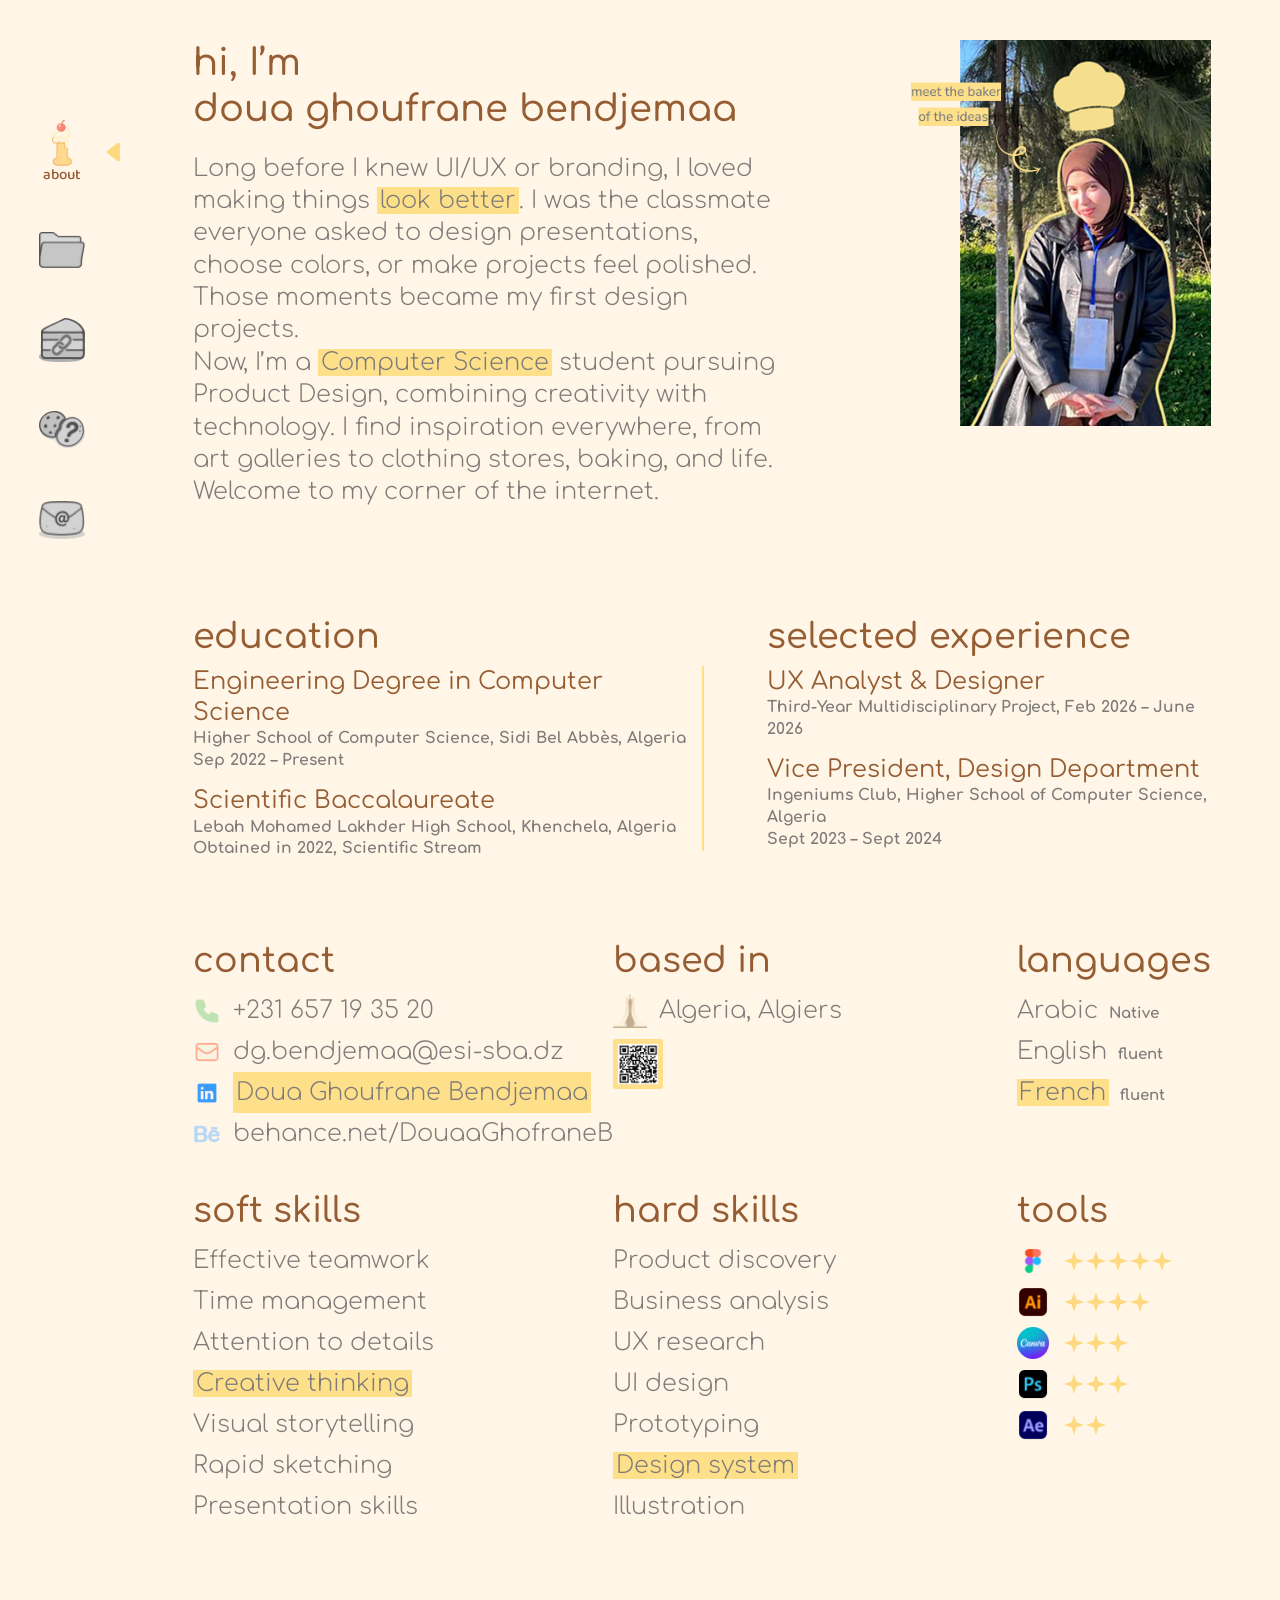
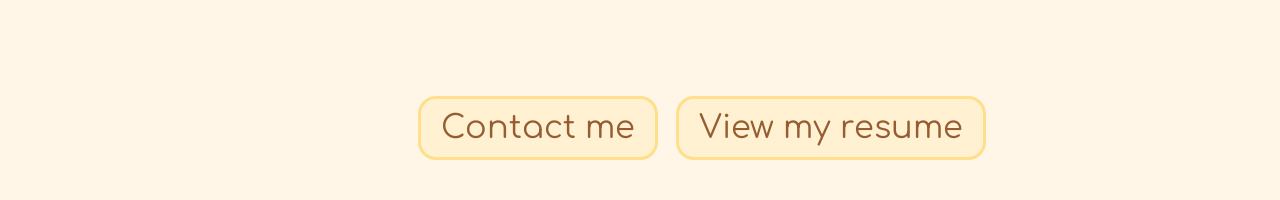
==== pages/about.html @ 01fdfd0a "build about page (html/css)" ====
<!DOCTYPE html>
<html lang="en">
<head>
  <meta charset="UTF-8">
  <meta name="viewport" content="width=device-width, initial-scale=1.0">
  <title>about | Part Folio</title>
  <link rel="preconnect" href="https://fonts.googleapis.com">
  <link rel="preconnect" href="https://fonts.gstatic.com" crossorigin>
  <link href="https://fonts.googleapis.com/css2?family=Baloo+2:wght@400;500;600;700&family=Comfortaa:wght@300..700&display=swap" rel="stylesheet">
  <!-- sidebar.css first: it defines the :root variables used by about.css -->
  <link rel="stylesheet" href="../css/sidebar.css">
  <link rel="stylesheet" href="../css/about.css">
</head>

<body>

  <!-- Sidebar: the same block is repeated on every page.
       Only aria-current="page" changes (it drives the active style). -->
  <nav class="sidebar" aria-label="Main navigation">
    <ul>
      <li>
        <a class="nav-item" href="about.html" aria-current="page" title="about">
           <img src="../assets/img/main%20page/about.png" alt="">
          <span class="nav-label">about</span>
        </a>
      </li>
      <li>
        <a class="nav-item" href="work.html" title="work">
          <img src="../assets/img/about/work_grey.png" alt="">
          <span class="nav-label">work</span>
        </a>
      </li>
      <li>
        <a class="nav-item" href="links.html" title="links">
          <img src="../assets/img/about/links_grey.png" alt="">
          <span class="nav-label">links</span>
        </a>
      </li>
      <li>
        <a class="nav-item" href="faq.html" title="faq">
          <img src="../assets/img/about/faq_grey.png" alt="">
          <span class="nav-label">faq</span>
        </a>
      </li>
      <li>
        <a class="nav-item" href="contact.html" title="contact">
          <img src="../assets/img/about/contact_grey.png" alt="">
          <span class="nav-label">contact</span>
        </a>
      </li>
    </ul>
  </nav>

  <main class="content">

    <!-- ===== Section 1: intro, education, experience ===== -->
    <section class="about-section" aria-labelledby="intro-title">

      <div class="intro">
        <div class="intro-text">
          <h1 id="intro-title">hi, I’m<br>doua ghoufrane bendjemaa</h1>
          <p>Long before I knew UI/UX or branding, I loved making things <mark>look better</mark>. I was the classmate everyone asked to design presentations, choose colors, or make projects feel polished. Those moments became my first design projects.</p>
          <p>Now, I’m a <mark>Computer Science</mark> student pursuing Product Design, combining creativity with technology. I find inspiration everywhere, from art galleries to clothing stores, baking, and life.</p>
          <p>Welcome to my corner of the internet.</p>
        </div>

        <figure class="portrait">
          <img class="portrait-photo" src="../assets/img/about/my%20photo.png" alt="">
          <img class="portrait-hat" src="../assets/img/about/chef-hat.png" alt="">
          <img class="portrait-arrow" src="../assets/img/about/arrow-portrait.png" alt="">
        </figure>
      </div>

      <div class="history">
        <section class="history-col">
          <h2>education</h2>
          <div class="entries">
            <article class="entry">
              <h3>Engineering Degree in Computer Science</h3>
              <p>Higher School of Computer Science, Sidi Bel Abbès, Algeria<br>Sep 2022 – Present</p>
            </article>
            <article class="entry">
              <h3>Scientific Baccalaureate</h3>
              <p>Lebah Mohamed Lakhder High School, Khenchela, Algeria<br>Obtained in 2022, Scientific Stream</p>
            </article>
          </div>
        </section>

        <section class="history-col history-col--divided">
          <h2>selected experience</h2>
          <div class="entries">
            <article class="entry">
              <h3>UX Analyst &amp; Designer</h3>
              <p>Third-Year Multidisciplinary Project, Feb 2026 – June 2026</p>
            </article>
            <article class="entry">
              <h3>Vice President, Design Department</h3>
              <p>Ingeniums Club, Higher School of Computer Science, Algeria<br>Sept 2023 – Sept 2024</p>
            </article>
          </div>
        </section>
      </div>
    </section>

    <!-- ===== Section 2: contact, skills, tools ===== -->
    <section class="about-section" aria-label="Contact details, skills and tools">

      <!-- One grid for all six blocks keeps the 3 columns aligned across both rows -->
      <div class="info-grid">

        <section>
          <h2>contact</h2>
          <ul class="contact-list">
            <li><img src="../assets/img/about/contact%20section/phone.png" alt=""><a href="tel:+231657193520">+231 657 19 35 20</a></li>
            <li><img src="../assets/img/about/contact%20section/mail.png" alt=""><a href="mailto:dg.bendjemaa@esi-sba.dz">dg.bendjemaa@esi-sba.dz</a></li>
            <li><img src="../assets/img/about/contact%20section/linkedin.png" alt=""><mark><a href="#" target="_blank" rel="noopener">Doua Ghoufrane Bendjemaa</a></mark></li>
            <li><img src="../assets/img/about/contact%20section/behance.png" alt=""><a href="https://www.behance.net/DouaaGhofraneB" target="_blank" rel="noopener">behance.net/DouaaGhofraneB</a></li>
          </ul>
        </section>

        <section>
          <h2>based in</h2>
          <p class="location"><img src="../assets/img/about/based%20in%20section/algiers.png" alt=""> Algeria, Algiers</p>
          <div class="qr">
            <img class="qr-arrow" src="../assets/img/about/arrow-qr.png" alt="">
            <img class="qr-code" src="../assets/img/about/based%20in%20section/QR%20code%20linkedin.png" alt="QR code linking to my LinkedIn profile">
          </div>
        </section>

        <section>
          <h2>languages</h2>
          <ul class="plain-list lang-list">
            <li>Arabic <small>Native</small></li>
            <li>English <small>fluent</small></li>
            <li><mark>French</mark> <small>fluent</small></li>
          </ul>
        </section>

        <section>
          <h2>soft skills</h2>
          <ul class="plain-list">
            <li>Effective teamwork</li>
            <li>Time management</li>
            <li>Attention to details</li>
            <li><mark>Creative thinking</mark></li>
            <li>Visual storytelling</li>
            <li>Rapid sketching</li>
            <li>Presentation skills</li>
          </ul>
        </section>

        <section>
          <h2>hard skills</h2>
          <ul class="plain-list">
            <li>Product discovery</li>
            <li>Business analysis</li>
            <li>UX research</li>
            <li>UI design</li>
            <li>Prototyping</li>
            <li><mark>Design system</mark></li>
            <li>Illustration</li>
          </ul>
        </section>

        <section>
          <h2>tools</h2>
          <!-- --n = number of sparkles drawn (see .rating in about.css) -->
          <ul class="tools-list">
            <li><img src="../assets/img/about/tools%20section/figma.png" alt="Figma"><span class="rating" style="--n: 5" role="img" aria-label="5 out of 5"></span></li>
            <li><img src="../assets/img/about/tools%20section/adobe-illustrator.png" alt="Illustrator"><span class="rating" style="--n: 4" role="img" aria-label="4 out of 5"></span></li>
            <li><img src="../assets/img/about/tools%20section/canva.png" alt="Canva"><span class="rating" style="--n: 3" role="img" aria-label="3 out of 5"></span></li>
            <li><img src="../assets/img/about/tools%20section/Ps.png" alt="Photoshop"><span class="rating" style="--n: 3" role="img" aria-label="3 out of 5"></span></li>
            <li><img src="../assets/img/about/tools%20section/adobe-after-effects.png" alt="After Effects"><span class="rating" style="--n: 2" role="img" aria-label="2 out of 5"></span></li>
          </ul>
        </section>

      </div>

      <div class="actions">
        <a class="btn" href="contact.html">Contact me</a>
        <a class="btn" href="../assets/resume.pdf" target="_blank" rel="noopener">View my resume</a>
      </div>
    </section>

  </main>

</body>
</html>
---- css/sidebar.css ----
/* ==========================================================
   sidebar.css — fixed vertical navigation
   Sizes are measured from the Figma screenshots (1280px frame)
   and are approximations: confirm them in Figma's Inspect panel.
   ========================================================== */

:root {
  --sidebar-w: 124px;   /* horizontal space reserved for the bar */
  --yellow: #ffd980;    /* pointer triangle */
  --text: #965d33;      /* label colour (same as style.css) */
}

/* ---------- The bar ----------
   position: fixed removes the element from normal flow and pins it
   to the viewport, so it stays in place while the page scrolls.
   Because it no longer takes up space, the content must reserve
   it manually (see .content in about.css).
   Pitfall: an ancestor with transform, filter, perspective,
   contain or will-change becomes the containing block of a fixed
   element, and it then scrolls with the page. Keep <body> and
   wrappers free of those properties. */
.sidebar {
  position: fixed;
  inset: 0 auto 0 0;        /* top right bottom left */
  z-index: 10;              /* always paint above positioned page content */
  width: var(--sidebar-w);
  padding-top: clamp(16px, 14vh, 120px);  /* ~14% down, but never off-screen */
  display: flex;
  justify-content: center;  /* centres the list horizontally */
  align-items: flex-start;
}

.sidebar ul {
  list-style: none;
  display: flex;
  flex-direction: column;
  align-items: center;
  gap: clamp(20px, 5.5vh, 44px);          /* shrinks on short windows */
}

/* ---------- One item ----------
   position: relative makes the item the anchor for its ::after
   pointer, which is positioned with absolute coordinates. */
.nav-item {
  position: relative;
  display: flex;
  flex-direction: column;
  align-items: center;
  gap: 2px;
  color: var(--text);
  text-decoration: none;
  font: 500 15px/1 "Baloo 2", sans-serif;
  transition: transform 0.2s ease;
}

.nav-item img {
  width: 46px;
  height: 46px;
  object-fit: contain;
  filter: grayscale(1);               /* inactive = grey */
  transition: filter 0.2s ease;
}

.nav-item:hover {
  transform: translateY(-4px);        /* same lift as the home menu */
}

.nav-item:hover img,
.nav-item[aria-current="page"] img {
  filter: none;                       /* hover / active = full colour */
}

.nav-item:focus-visible {
  outline: 3px solid var(--yellow);
  outline-offset: 6px;
  border-radius: 12px;
}

/* ---------- Label ----------
   Hidden visually on inactive items but still read by screen
   readers (the "visually hidden" pattern). It is revealed only
   on the current page, as in the design. */
.nav-label {
  position: absolute;
  width: 1px;
  height: 1px;
  margin: -1px;
  overflow: hidden;
  clip-path: inset(50%);
  white-space: nowrap;
}

.nav-item[aria-current="page"] .nav-label {
  position: static;
  width: auto;
  height: auto;
  margin: 0;
  overflow: visible;
  clip-path: none;
}

/* ---------- Active pointer ----------
   An inline SVG (as a data URI) lets us round the corners, which
   border/clip-path triangles can't do. stroke-linejoin="round"
   with a stroke the same colour as the fill softens the vertices. */
.nav-item[aria-current="page"]::after {
  content: "";
  position: absolute;
  left: calc(100% + 20px);   /* 20px right of the item's edge */
  top: 50%;
  width: 18px;
  height: 22px;
  transform: translateY(-50%);
  background: url("data:image/svg+xml,%3Csvg xmlns='http://www.w3.org/2000/svg' viewBox='0 0 16 20'%3E%3Cpath d='M12 3 3 10l9 7z' fill='%23ffd980' stroke='%23ffd980' stroke-width='3' stroke-linejoin='round'/%3E%3C/svg%3E")
    center / contain no-repeat;
}
---- css/about.css ----
/* ==========================================================
   about.css — content of the about page
   Loaded after sidebar.css, which defines --sidebar-w,
   --yellow and --text. Sizes are measured from the 1280px
   Figma frame (approximate: confirm in Figma's Inspect panel).
   ========================================================== */

* {
  box-sizing: border-box;
  margin: 0;
  padding: 0;
}

:root {
  --cream: #fff6e8;
  --ink: #7f7b78;            /* grey-brown body text */
  --highlight: #fee08b;      /* marker-pen yellow */
  --font: "Comfortaa", sans-serif;
}

body {
  background: var(--cream);
  color: var(--ink);
  font: 300 24px/1.35 var(--font);
}

a {
  color: inherit;
  text-decoration: none;
}

a:focus-visible {
  outline: 3px solid var(--yellow, #ffd980);
  outline-offset: 4px;
  border-radius: 6px;
}

/* <mark> is the semantic element for highlighted text:
   same look, but screen readers can announce it. */
mark {
  background: var(--highlight);
  color: inherit;
  padding: 0 0.12em;
}

h1, h2, h3 {
  font-family: var(--font);
  color: var(--text, #965d33);
}

h1 { font-size: 37px; font-weight: 500; line-height: 1.25; margin-bottom: 20px; }
h2 { font-size: 35px; font-weight: 500; line-height: 1.2;  margin-bottom: 8px; }

/* ---------- Layout shell ----------
   .content reserves room for the fixed sidebar (margin-left).
   Each .about-section fills one viewport; flex + space-between
   spreads its two blocks to top and bottom, as in the design. */
.content {
  margin-left: var(--sidebar-w, 124px);
  padding: 0 69px;
}

.about-section {
  min-height: 100vh;
  padding-block: 40px;
  display: flex;
  flex-direction: column;
  justify-content: space-between;
  gap: 40px;
}

/* ---------- Intro ---------- */
.intro {
  display: grid;
  grid-template-columns: 59% 300px;   /* text | photo */
  justify-content: space-between;
  align-items: start;
}

.intro-text p {
  font-size: 24px;
  line-height: 1.35;
}

.portrait {
  position: relative;   /* anchor for the three overlays below */
}

.portrait-photo {
  display: block;
  width: 100%;
  height: auto;
}

/* Overlay positions are percentages of the photo box, so they
   stay glued to the same spot when the photo scales. */
.portrait-hat   { position: absolute; left: 37%; top: 5%;  width: 29%; height: auto; }
.portrait-arrow { position: absolute; left: 14%; top: 22%; width: 18%; height: auto; }

.portrait-tag {
  position: absolute;
  left: -58px;
  top: 50px;
  display: flex;
  flex-direction: column;
  align-items: center;
  font: 400 15px/1.7 var(--font);
  color: var(--text, #965d33);
}

/* ---------- Education / experience ---------- */
.history {
  display: grid;
  grid-template-columns: 1fr 1fr;
}

.history-col--divided {
  padding-left: 65px;
}

/* The vertical rule spans only the entries, not the heading. */
.entries {
  position: relative;
}

.history-col--divided .entries::before {
  content: "";
  position: absolute;
  inset: 0 auto 0 -65px;   /* sits in the padding, left of the text */
  width: 2px;
  background: var(--highlight);
}

.entry + .entry {
  margin-top: 14px;
}

.entry h3 {
  font-size: 24px;
  font-weight: 400;
  line-height: 1.3;
}

.entry p {
  font-size: 15.5px;
  font-weight: 700;
  line-height: 1.4;
}

/* ---------- Contact / skills / tools grid ---------- */
.info-grid {
  display: grid;
  grid-template-columns: 487fr 471fr 220fr;   /* ratios from the design */
  row-gap: 36px;
}

ul {
  list-style: none;
}

.contact-list li,
.location {
  display: flex;
  align-items: center;
  gap: 12px;
  line-height: 41px;
}

.contact-list img { width: 28px; height: 28px; object-fit: contain; }
.location img     { height: 34px; width: auto; }

.qr {
  position: relative;
  width: fit-content;
  margin-top: 8px;
}

.qr-code {
  display: block;
  width: 50px;
  padding: 3px;
  background: var(--highlight);
  border-radius: 3px;
}

.qr-arrow {
  position: absolute;
  right: calc(100% + 8px);
  top: 55%;
  width: 60px;
  height: auto;
}

.plain-list li {
  line-height: 41px;
}

.lang-list small {
  margin-left: 4px;
  font: 700 15px var(--font);
}

.tools-list li {
  display: flex;
  align-items: center;
  gap: 14px;
  height: 41px;
}

.tools-list img {
  width: 32px;
  height: 32px;
  object-fit: contain;
}

/* Rating: the width is (number of stars × star size), so one
   custom property (--n) controls how many sparkles repeat-x
   draws. No image file is needed: the star is an inline SVG. */
.rating {
  display: block;
  height: 22px;
  width: calc(var(--n) * 22px);
  background: url("data:image/svg+xml,%3Csvg xmlns='http://www.w3.org/2000/svg' viewBox='0 0 24 24'%3E%3Cpath fill='%23ffd980' d='M12 1l2.6 8.4L23 12l-8.4 2.6L12 23l-2.6-8.4L1 12l8.4-2.6z'/%3E%3C/svg%3E")
    0 center / 22px 22px repeat-x;
}

/* ---------- Buttons ---------- */
.actions {
  display: flex;
  justify-content: center;
  flex-wrap: wrap;
  gap: 18px;
}

.btn {
  padding: 10px 20px;
  font: 400 32px/1.2 var(--font);
  color: var(--text, #965d33);
  background: #fff1d2;
  border: 3px solid var(--highlight);
  border-radius: 18px;
  transition: transform 0.2s ease, background-color 0.2s ease;
}

.btn:hover {
  transform: translateY(-4px);
  background: var(--highlight);
}

/* ---------- Narrow screens ---------- */
@media (max-width: 900px) {
  .intro,
  .history,
  .info-grid {
    grid-template-columns: 1fr;
    gap: 32px;
  }

  .portrait {
    width: min(100%, 300px);
    margin-left: 60px;      /* room for the overhanging tag */
  }

  .history-col--divided { padding-left: 0; }
  .history-col--divided .entries::before { display: none; }

  .qr-arrow { display: none; }
}

@media (max-width: 700px) {
  :root { --sidebar-w: 72px; }   /* overrides sidebar.css (loaded earlier) */

  .content { padding: 0 20px 0 16px; }

  h1 { font-size: 28px; }
  h2 { font-size: 26px; }
  .intro-text p,
  .entry h3,
  .plain-list li,
  .contact-list li { font-size: 18px; }
  .btn { font-size: 22px; }
}

@media (prefers-reduced-motion: reduce) {
  .btn { transition: none; }
}
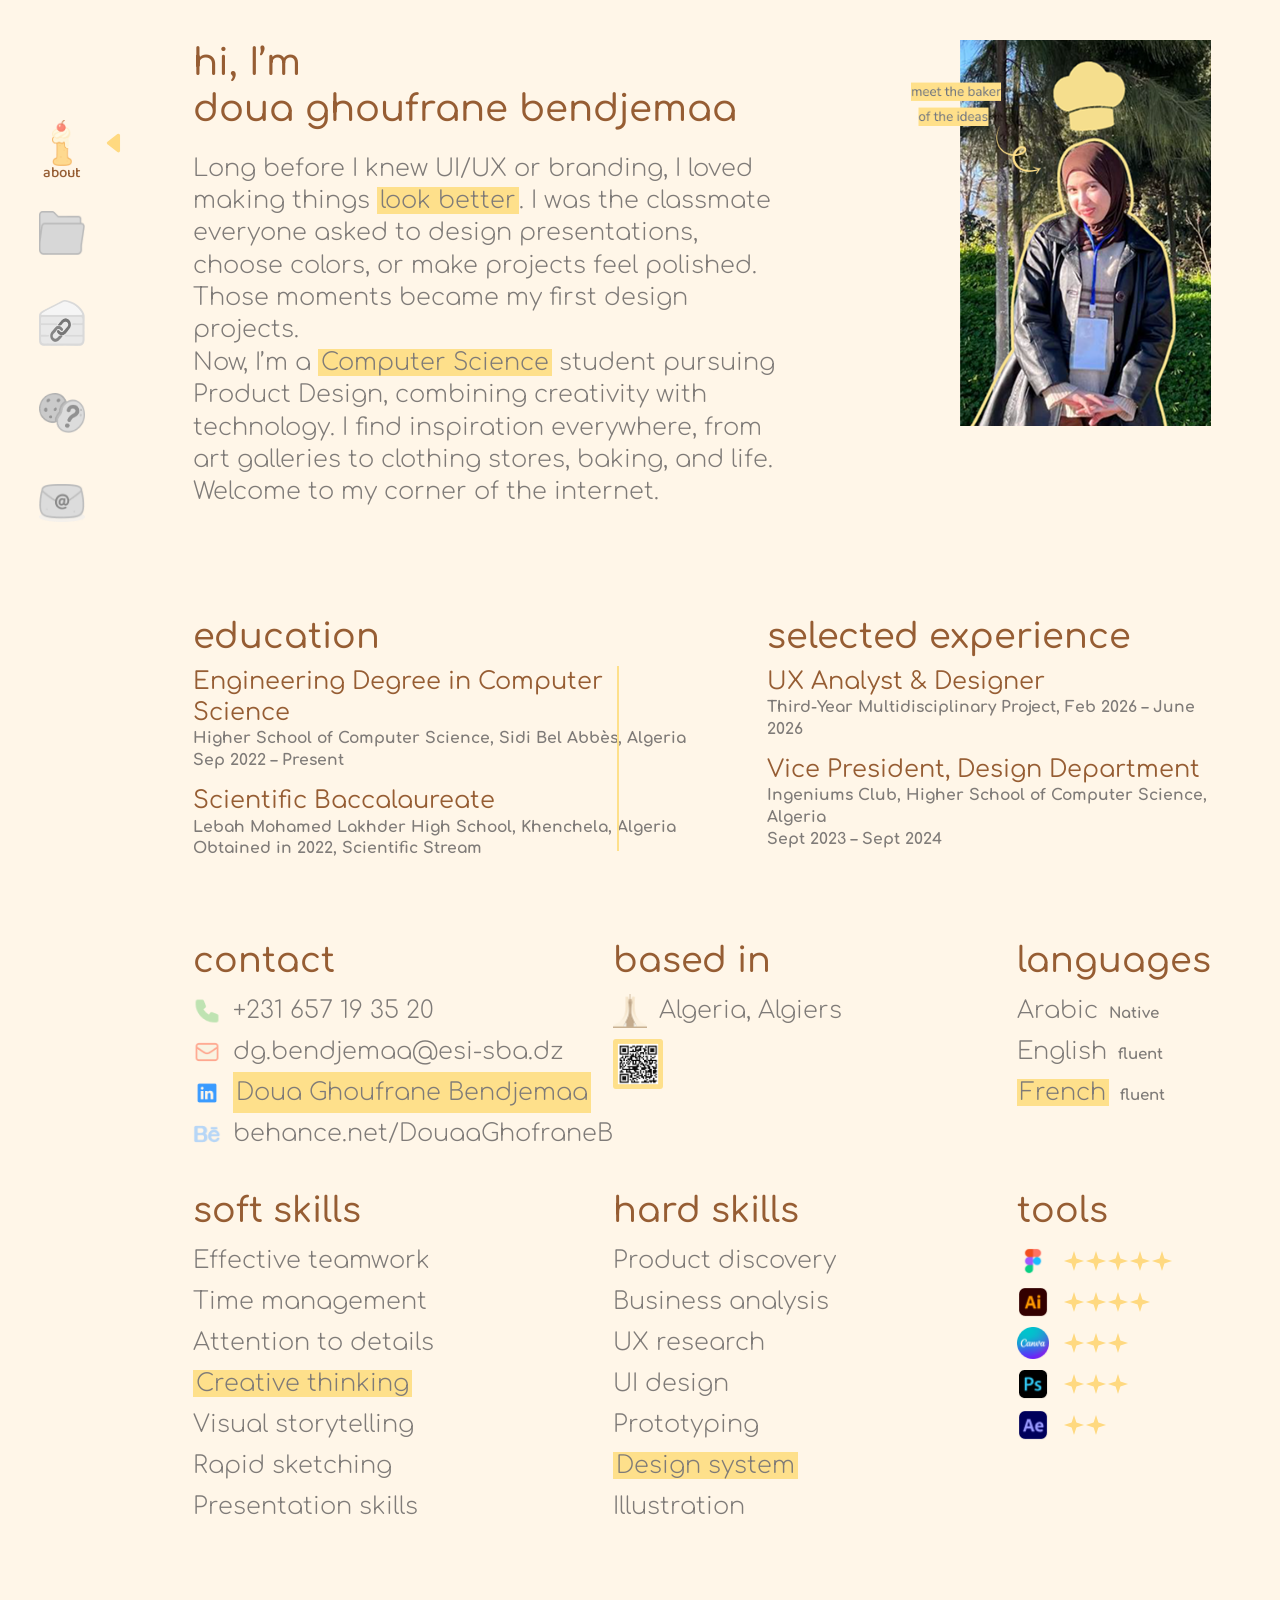
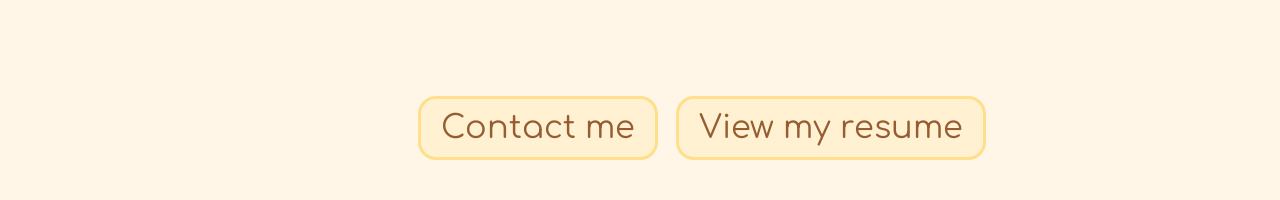
==== commit 02f7f07f: "fix sidebar of first page" ====
--- a/pages/about.html
+++ b/pages/about.html
@@ -1,188 +1,506 @@
 <!DOCTYPE html>
+
 <html lang="en">
+
 <head>
   <meta charset="UTF-8">
   <meta name="viewport" content="width=device-width, initial-scale=1.0">
+
   <title>about | Part Folio</title>
+
   <link rel="preconnect" href="https://fonts.googleapis.com">
   <link rel="preconnect" href="https://fonts.gstatic.com" crossorigin>
-  <link href="https://fonts.googleapis.com/css2?family=Baloo+2:wght@400;500;600;700&family=Comfortaa:wght@300..700&display=swap" rel="stylesheet">
-  <!-- sidebar.css first: it defines the :root variables used by about.css -->
+
+  <link
+    href="https://fonts.googleapis.com/css2?family=Baloo+2:wght@400;500;600;700&family=Comfortaa:wght@300..700&display=swap"
+    rel="stylesheet"
+  >
+
+  <!-- Sidebar first so its variables are available to about.css -->
+
   <link rel="stylesheet" href="../css/sidebar.css">
   <link rel="stylesheet" href="../css/about.css">
 </head>
 
 <body>
 
-  <!-- Sidebar: the same block is repeated on every page.
-       Only aria-current="page" changes (it drives the active style). -->
+  <!-- Sidebar: same markup and assets as the other pages -->
+
   <nav class="sidebar" aria-label="Main navigation">
-    <ul>
-      <li>
-        <a class="nav-item" href="about.html" aria-current="page" title="about">
-           <img src="../assets/img/main%20page/about.png" alt="">
-          <span class="nav-label">about</span>
-        </a>
-      </li>
-      <li>
-        <a class="nav-item" href="work.html" title="work">
-          <img src="../assets/img/about/work_grey.png" alt="">
-          <span class="nav-label">work</span>
-        </a>
-      </li>
-      <li>
-        <a class="nav-item" href="links.html" title="links">
-          <img src="../assets/img/about/links_grey.png" alt="">
-          <span class="nav-label">links</span>
-        </a>
-      </li>
-      <li>
-        <a class="nav-item" href="faq.html" title="faq">
-          <img src="../assets/img/about/faq_grey.png" alt="">
-          <span class="nav-label">faq</span>
-        </a>
-      </li>
-      <li>
-        <a class="nav-item" href="contact.html" title="contact">
-          <img src="../assets/img/about/contact_grey.png" alt="">
-          <span class="nav-label">contact</span>
-        </a>
-      </li>
-    </ul>
+
+
+<ul>
+
+  <li>
+    <a
+      class="nav-item"
+      href="about.html"
+      aria-current="page"
+      title="about"
+    >
+      <img
+        src="../assets/img/main%20page/about.png"
+        alt=""
+      >
+      <span class="nav-label">about</span>
+    </a>
+  </li>
+
+  <li>
+    <a
+      class="nav-item"
+      href="work.html"
+      title="work"
+    >
+      <img
+        src="../assets/img/main%20page/work.png"
+        alt=""
+      >
+      <span class="nav-label">work</span>
+    </a>
+  </li>
+
+  <li>
+    <a
+      class="nav-item"
+      href="links.html"
+      title="links"
+    >
+      <img
+        src="../assets/img/main%20page/links.png"
+        alt=""
+      >
+      <span class="nav-label">links</span>
+    </a>
+  </li>
+
+  <li>
+    <a
+      class="nav-item"
+      href="faq.html"
+      title="faq"
+    >
+      <img
+        src="../assets/img/main%20page/faq.png"
+        alt=""
+      >
+      <span class="nav-label">faq</span>
+    </a>
+  </li>
+
+  <li>
+    <a
+      class="nav-item"
+      href="contact.html"
+      title="contact"
+    >
+      <img
+        src="../assets/img/main%20page/contact.png"
+        alt=""
+      >
+      <span class="nav-label">contact</span>
+    </a>
+  </li>
+
+</ul>
+
   </nav>
 
   <main class="content">
 
-    <!-- ===== Section 1: intro, education, experience ===== -->
-    <section class="about-section" aria-labelledby="intro-title">
-
-      <div class="intro">
-        <div class="intro-text">
-          <h1 id="intro-title">hi, I’m<br>doua ghoufrane bendjemaa</h1>
-          <p>Long before I knew UI/UX or branding, I loved making things <mark>look better</mark>. I was the classmate everyone asked to design presentations, choose colors, or make projects feel polished. Those moments became my first design projects.</p>
-          <p>Now, I’m a <mark>Computer Science</mark> student pursuing Product Design, combining creativity with technology. I find inspiration everywhere, from art galleries to clothing stores, baking, and life.</p>
-          <p>Welcome to my corner of the internet.</p>
-        </div>
-
-        <figure class="portrait">
-          <img class="portrait-photo" src="../assets/img/about/my%20photo.png" alt="">
-          <img class="portrait-hat" src="../assets/img/about/chef-hat.png" alt="">
-          <img class="portrait-arrow" src="../assets/img/about/arrow-portrait.png" alt="">
-        </figure>
+
+<!-- ===== Section 1: intro, education, experience ===== -->
+
+<section class="about-section" aria-labelledby="intro-title">
+
+  <div class="intro">
+
+    <div class="intro-text">
+
+      <h1 id="intro-title">
+        hi, I’m<br>
+        doua ghoufrane bendjemaa
+      </h1>
+
+      <p>
+        Long before I knew UI/UX or branding, I loved making things
+        <mark>look better</mark>. I was the classmate everyone asked to
+        design presentations, choose colors, or make projects feel
+        polished. Those moments became my first design projects.
+      </p>
+
+      <p>
+        Now, I’m a <mark>Computer Science</mark> student pursuing Product
+        Design, combining creativity with technology. I find inspiration
+        everywhere, from art galleries to clothing stores, baking, and life.
+      </p>
+
+      <p>
+        Welcome to my corner of the internet.
+      </p>
+
+    </div>
+
+    <figure class="portrait">
+
+      <img
+        class="portrait-photo"
+        src="../assets/img/about/my%20photo.png"
+        alt=""
+      >
+
+      <img
+        class="portrait-hat"
+        src="../assets/img/about/chef-hat.png"
+        alt=""
+      >
+
+      <img
+        class="portrait-arrow"
+        src="../assets/img/about/arrow-portrait.png"
+        alt=""
+      >
+
+    </figure>
+
+  </div>
+
+  <div class="history">
+
+    <section class="history-col">
+
+      <h2>education</h2>
+
+      <div class="entries">
+
+        <article class="entry">
+
+          <h3>Engineering Degree in Computer Science</h3>
+
+          <p>
+            Higher School of Computer Science, Sidi Bel Abbès, Algeria<br>
+            Sep 2022 – Present
+          </p>
+
+        </article>
+
+        <article class="entry">
+
+          <h3>Scientific Baccalaureate</h3>
+
+          <p>
+            Lebah Mohamed Lakhder High School, Khenchela, Algeria<br>
+            Obtained in 2022, Scientific Stream
+          </p>
+
+        </article>
+
       </div>
 
-      <div class="history">
-        <section class="history-col">
-          <h2>education</h2>
-          <div class="entries">
-            <article class="entry">
-              <h3>Engineering Degree in Computer Science</h3>
-              <p>Higher School of Computer Science, Sidi Bel Abbès, Algeria<br>Sep 2022 – Present</p>
-            </article>
-            <article class="entry">
-              <h3>Scientific Baccalaureate</h3>
-              <p>Lebah Mohamed Lakhder High School, Khenchela, Algeria<br>Obtained in 2022, Scientific Stream</p>
-            </article>
-          </div>
-        </section>
-
-        <section class="history-col history-col--divided">
-          <h2>selected experience</h2>
-          <div class="entries">
-            <article class="entry">
-              <h3>UX Analyst &amp; Designer</h3>
-              <p>Third-Year Multidisciplinary Project, Feb 2026 – June 2026</p>
-            </article>
-            <article class="entry">
-              <h3>Vice President, Design Department</h3>
-              <p>Ingeniums Club, Higher School of Computer Science, Algeria<br>Sept 2023 – Sept 2024</p>
-            </article>
-          </div>
-        </section>
+    </section>
+
+    <section class="history-col history-col--divided">
+
+      <h2>selected experience</h2>
+
+      <div class="entries">
+
+        <article class="entry">
+
+          <h3>UX Analyst &amp; Designer</h3>
+
+          <p>
+            Third-Year Multidisciplinary Project, Feb 2026 – June 2026
+          </p>
+
+        </article>
+
+        <article class="entry">
+
+          <h3>Vice President, Design Department</h3>
+
+          <p>
+            Ingeniums Club, Higher School of Computer Science, Algeria<br>
+            Sept 2023 – Sept 2024
+          </p>
+
+        </article>
+
       </div>
-    </section>
-
-    <!-- ===== Section 2: contact, skills, tools ===== -->
-    <section class="about-section" aria-label="Contact details, skills and tools">
-
-      <!-- One grid for all six blocks keeps the 3 columns aligned across both rows -->
-      <div class="info-grid">
-
-        <section>
-          <h2>contact</h2>
-          <ul class="contact-list">
-            <li><img src="../assets/img/about/contact%20section/phone.png" alt=""><a href="tel:+231657193520">+231 657 19 35 20</a></li>
-            <li><img src="../assets/img/about/contact%20section/mail.png" alt=""><a href="mailto:dg.bendjemaa@esi-sba.dz">dg.bendjemaa@esi-sba.dz</a></li>
-            <li><img src="../assets/img/about/contact%20section/linkedin.png" alt=""><mark><a href="#" target="_blank" rel="noopener">Doua Ghoufrane Bendjemaa</a></mark></li>
-            <li><img src="../assets/img/about/contact%20section/behance.png" alt=""><a href="https://www.behance.net/DouaaGhofraneB" target="_blank" rel="noopener">behance.net/DouaaGhofraneB</a></li>
-          </ul>
-        </section>
-
-        <section>
-          <h2>based in</h2>
-          <p class="location"><img src="../assets/img/about/based%20in%20section/algiers.png" alt=""> Algeria, Algiers</p>
-          <div class="qr">
-            <img class="qr-arrow" src="../assets/img/about/arrow-qr.png" alt="">
-            <img class="qr-code" src="../assets/img/about/based%20in%20section/QR%20code%20linkedin.png" alt="QR code linking to my LinkedIn profile">
-          </div>
-        </section>
-
-        <section>
-          <h2>languages</h2>
-          <ul class="plain-list lang-list">
-            <li>Arabic <small>Native</small></li>
-            <li>English <small>fluent</small></li>
-            <li><mark>French</mark> <small>fluent</small></li>
-          </ul>
-        </section>
-
-        <section>
-          <h2>soft skills</h2>
-          <ul class="plain-list">
-            <li>Effective teamwork</li>
-            <li>Time management</li>
-            <li>Attention to details</li>
-            <li><mark>Creative thinking</mark></li>
-            <li>Visual storytelling</li>
-            <li>Rapid sketching</li>
-            <li>Presentation skills</li>
-          </ul>
-        </section>
-
-        <section>
-          <h2>hard skills</h2>
-          <ul class="plain-list">
-            <li>Product discovery</li>
-            <li>Business analysis</li>
-            <li>UX research</li>
-            <li>UI design</li>
-            <li>Prototyping</li>
-            <li><mark>Design system</mark></li>
-            <li>Illustration</li>
-          </ul>
-        </section>
-
-        <section>
-          <h2>tools</h2>
-          <!-- --n = number of sparkles drawn (see .rating in about.css) -->
-          <ul class="tools-list">
-            <li><img src="../assets/img/about/tools%20section/figma.png" alt="Figma"><span class="rating" style="--n: 5" role="img" aria-label="5 out of 5"></span></li>
-            <li><img src="../assets/img/about/tools%20section/adobe-illustrator.png" alt="Illustrator"><span class="rating" style="--n: 4" role="img" aria-label="4 out of 5"></span></li>
-            <li><img src="../assets/img/about/tools%20section/canva.png" alt="Canva"><span class="rating" style="--n: 3" role="img" aria-label="3 out of 5"></span></li>
-            <li><img src="../assets/img/about/tools%20section/Ps.png" alt="Photoshop"><span class="rating" style="--n: 3" role="img" aria-label="3 out of 5"></span></li>
-            <li><img src="../assets/img/about/tools%20section/adobe-after-effects.png" alt="After Effects"><span class="rating" style="--n: 2" role="img" aria-label="2 out of 5"></span></li>
-          </ul>
-        </section>
+
+    </section>
+
+  </div>
+
+</section>
+
+
+<!-- ===== Section 2: contact, skills, tools ===== -->
+
+<section
+  class="about-section"
+  aria-label="Contact details, skills and tools"
+>
+
+  <!-- One grid for all six blocks keeps the 3 columns aligned across both rows -->
+
+  <div class="info-grid">
+
+    <section>
+
+      <h2>contact</h2>
+
+      <ul class="contact-list">
+
+        <li>
+          <img
+            src="../assets/img/about/contact%20section/phone.png"
+            alt=""
+          >
+          <a href="tel:+231657193520">
+            +231 657 19 35 20
+          </a>
+        </li>
+
+        <li>
+          <img
+            src="../assets/img/about/contact%20section/mail.png"
+            alt=""
+          >
+          <a href="mailto:dg.bendjemaa@esi-sba.dz">
+            dg.bendjemaa@esi-sba.dz
+          </a>
+        </li>
+
+        <li>
+          <img
+            src="../assets/img/about/contact%20section/linkedin.png"
+            alt=""
+          >
+          <mark>
+            <a
+              href="#"
+              target="_blank"
+              rel="noopener"
+            >
+              Doua Ghoufrane Bendjemaa
+            </a>
+          </mark>
+        </li>
+
+        <li>
+          <img
+            src="../assets/img/about/contact%20section/behance.png"
+            alt=""
+          >
+          <a
+            href="https://www.behance.net/DouaaGhofraneB"
+            target="_blank"
+            rel="noopener"
+          >
+            behance.net/DouaaGhofraneB
+          </a>
+        </li>
+
+      </ul>
+
+    </section>
+
+
+    <section>
+
+      <h2>based in</h2>
+
+      <p class="location">
+        <img
+          src="../assets/img/about/based%20in%20section/algiers.png"
+          alt=""
+        >
+        Algeria, Algiers
+      </p>
+
+      <div class="qr">
+
+        <img
+          class="qr-arrow"
+          src="../assets/img/about/arrow-qr.png"
+          alt=""
+        >
+
+        <img
+          class="qr-code"
+          src="../assets/img/about/based%20in%20section/QR%20code%20linkedin.png"
+          alt="QR code linking to my LinkedIn profile"
+        >
 
       </div>
 
-      <div class="actions">
-        <a class="btn" href="contact.html">Contact me</a>
-        <a class="btn" href="../assets/resume.pdf" target="_blank" rel="noopener">View my resume</a>
-      </div>
-    </section>
+    </section>
+
+
+    <section>
+
+      <h2>languages</h2>
+
+      <ul class="plain-list lang-list">
+
+        <li>
+          Arabic <small>Native</small>
+        </li>
+
+        <li>
+          English <small>fluent</small>
+        </li>
+
+        <li>
+          <mark>French</mark> <small>fluent</small>
+        </li>
+
+      </ul>
+
+    </section>
+
+
+    <section>
+
+      <h2>soft skills</h2>
+
+      <ul class="plain-list">
+
+        <li>Effective teamwork</li>
+        <li>Time management</li>
+        <li>Attention to details</li>
+        <li><mark>Creative thinking</mark></li>
+        <li>Visual storytelling</li>
+        <li>Rapid sketching</li>
+        <li>Presentation skills</li>
+
+      </ul>
+
+    </section>
+
+
+    <section>
+
+      <h2>hard skills</h2>
+
+      <ul class="plain-list">
+
+        <li>Product discovery</li>
+        <li>Business analysis</li>
+        <li>UX research</li>
+        <li>UI design</li>
+        <li>Prototyping</li>
+        <li><mark>Design system</mark></li>
+        <li>Illustration</li>
+
+      </ul>
+
+    </section>
+
+
+    <section>
+
+      <h2>tools</h2>
+
+      <!-- --n = number of sparkles -->
+
+      <ul class="tools-list">
+
+        <li>
+          <img
+            src="../assets/img/about/tools%20section/figma.png"
+            alt="Figma"
+          >
+          <span
+            class="rating"
+            style="--n: 5"
+            role="img"
+            aria-label="5 out of 5"
+          ></span>
+        </li>
+
+        <li>
+          <img
+            src="../assets/img/about/tools%20section/adobe-illustrator.png"
+            alt="Illustrator"
+          >
+          <span
+            class="rating"
+            style="--n: 4"
+            role="img"
+            aria-label="4 out of 5"
+          ></span>
+        </li>
+
+        <li>
+          <img
+            src="../assets/img/about/tools%20section/canva.png"
+            alt="Canva"
+          >
+          <span
+            class="rating"
+            style="--n: 3"
+            role="img"
+            aria-label="3 out of 5"
+          ></span>
+        </li>
+
+        <li>
+          <img
+            src="../assets/img/about/tools%20section/Ps.png"
+            alt="Photoshop"
+          >
+          <span
+            class="rating"
+            style="--n: 3"
+            role="img"
+            aria-label="3 out of 5"
+          ></span>
+        </li>
+
+        <li>
+          <img
+            src="../assets/img/about/tools%20section/adobe-after-effects.png"
+            alt="After Effects"
+          >
+          <span
+            class="rating"
+            style="--n: 2"
+            role="img"
+            aria-label="2 out of 5"
+          ></span>
+        </li>
+
+      </ul>
+
+    </section>
+
+  </div>
+
+
+  <div class="actions">
+
+    <a class="btn" href="contact.html">
+      Contact me
+    </a>
+
+    <a
+      class="btn"
+      href="../assets/resume.pdf"
+      target="_blank"
+      rel="noopener"
+    >
+      View my resume
+    </a>
+
+  </div>
+
+</section>
+
 
   </main>
 
 </body>
+
 </html>
--- a/css/sidebar.css
+++ b/css/sidebar.css
@@ -77,26 +77,25 @@
 }
 
 /* ---------- Label ----------
-   Hidden visually on inactive items but still read by screen
-   readers (the "visually hidden" pattern). It is revealed only
-   on the current page, as in the design. */
+   Positioned under the icon but taken out of the flow, so showing it
+   never pushes the other icons around. It fades in for the current
+   page and on hover or keyboard focus. opacity (unlike display:none)
+   keeps the text available to screen readers. */
 .nav-label {
   position: absolute;
-  width: 1px;
-  height: 1px;
-  margin: -1px;
-  overflow: hidden;
-  clip-path: inset(50%);
+  top: 100%;
+  left: 50%;
+  transform: translateX(-50%);
   white-space: nowrap;
+  opacity: 0;
+  pointer-events: none;
+  transition: opacity 0.2s ease;
 }
 
+.nav-item:hover .nav-label,
+.nav-item:focus-visible .nav-label,
 .nav-item[aria-current="page"] .nav-label {
-  position: static;
-  width: auto;
-  height: auto;
-  margin: 0;
-  overflow: visible;
-  clip-path: none;
+  opacity: 1;
 }
 
 /* ---------- Active pointer ----------
--- a/css/about.css
+++ b/css/about.css
@@ -1,286 +1,398 @@
 /* ==========================================================
-   about.css — content of the about page
-   Loaded after sidebar.css, which defines --sidebar-w,
-   --yellow and --text. Sizes are measured from the 1280px
-   Figma frame (approximate: confirm in Figma's Inspect panel).
-   ========================================================== */
+about.css — content of the about page
+
+Loaded after sidebar.css, which defines:
+--sidebar-w
+--yellow
+--text
+========================================================== */
 
 * {
   box-sizing: border-box;
   margin: 0;
   padding: 0;
-}
+  }
 
 :root {
-  --cream: #fff6e8;
-  --ink: #7f7b78;            /* grey-brown body text */
-  --highlight: #fee08b;      /* marker-pen yellow */
-  --font: "Comfortaa", sans-serif;
+--cream: #fff6e8;
+--ink: #7f7b78;
+--highlight: #fee08b;
+--font: "Comfortaa", sans-serif;
 }
 
 body {
-  background: var(--cream);
-  color: var(--ink);
-  font: 300 24px/1.35 var(--font);
+background: var(--cream);
+color: var(--ink);
+font: 300 24px/1.35 var(--font);
 }
 
 a {
-  color: inherit;
-  text-decoration: none;
+color: inherit;
+text-decoration: none;
 }
 
 a:focus-visible {
-  outline: 3px solid var(--yellow, #ffd980);
-  outline-offset: 4px;
-  border-radius: 6px;
-}
-
-/* <mark> is the semantic element for highlighted text:
-   same look, but screen readers can announce it. */
+outline: 3px solid var(--yellow, #ffd980);
+outline-offset: 4px;
+border-radius: 6px;
+}
+
+/* ---------- Highlighted text ---------- */
+
 mark {
-  background: var(--highlight);
-  color: inherit;
-  padding: 0 0.12em;
-}
-
-h1, h2, h3 {
-  font-family: var(--font);
-  color: var(--text, #965d33);
-}
-
-h1 { font-size: 37px; font-weight: 500; line-height: 1.25; margin-bottom: 20px; }
-h2 { font-size: 35px; font-weight: 500; line-height: 1.2;  margin-bottom: 8px; }
-
-/* ---------- Layout shell ----------
-   .content reserves room for the fixed sidebar (margin-left).
-   Each .about-section fills one viewport; flex + space-between
-   spreads its two blocks to top and bottom, as in the design. */
+background: var(--highlight);
+color: inherit;
+padding: 0 0.12em;
+}
+
+/* ---------- Headings ---------- */
+
+h1,
+h2,
+h3 {
+font-family: var(--font);
+color: var(--text, #965d33);
+}
+
+h1 {
+font-size: 37px;
+font-weight: 500;
+line-height: 1.25;
+margin-bottom: 20px;
+}
+
+h2 {
+font-size: 35px;
+font-weight: 500;
+line-height: 1.2;
+margin-bottom: 8px;
+}
+
+/* ==========================================================
+Layout shell
+========================================================== */
+
 .content {
-  margin-left: var(--sidebar-w, 124px);
-  padding: 0 69px;
+margin-left: var(--sidebar-w, 124px);
+padding: 0 69px;
 }
 
 .about-section {
-  min-height: 100vh;
-  padding-block: 40px;
-  display: flex;
-  flex-direction: column;
-  justify-content: space-between;
-  gap: 40px;
-}
-
-/* ---------- Intro ---------- */
+min-height: 100vh;
+padding-block: 40px;
+
+display: flex;
+flex-direction: column;
+justify-content: space-between;
+
+gap: 40px;
+}
+
+/* ==========================================================
+Intro
+========================================================== */
+
 .intro {
-  display: grid;
-  grid-template-columns: 59% 300px;   /* text | photo */
-  justify-content: space-between;
-  align-items: start;
+display: grid;
+grid-template-columns: 59% 300px;
+justify-content: space-between;
+align-items: start;
 }
 
 .intro-text p {
-  font-size: 24px;
-  line-height: 1.35;
+font-size: 24px;
+line-height: 1.35;
 }
 
 .portrait {
-  position: relative;   /* anchor for the three overlays below */
+position: relative;
 }
 
 .portrait-photo {
-  display: block;
-  width: 100%;
-  height: auto;
-}
-
-/* Overlay positions are percentages of the photo box, so they
-   stay glued to the same spot when the photo scales. */
-.portrait-hat   { position: absolute; left: 37%; top: 5%;  width: 29%; height: auto; }
-.portrait-arrow { position: absolute; left: 14%; top: 22%; width: 18%; height: auto; }
+display: block;
+width: 100%;
+height: auto;
+}
+
+/* Overlay positions */
+
+.portrait-hat {
+position: absolute;
+left: 37%;
+top: 5%;
+width: 29%;
+height: auto;
+}
+
+.portrait-arrow {
+position: absolute;
+left: 14%;
+top: 22%;
+width: 18%;
+height: auto;
+}
 
 .portrait-tag {
-  position: absolute;
-  left: -58px;
-  top: 50px;
-  display: flex;
-  flex-direction: column;
-  align-items: center;
-  font: 400 15px/1.7 var(--font);
-  color: var(--text, #965d33);
-}
-
-/* ---------- Education / experience ---------- */
+position: absolute;
+left: -58px;
+top: 50px;
+
+display: flex;
+flex-direction: column;
+align-items: center;
+
+font: 400 15px/1.7 var(--font);
+color: var(--text, #965d33);
+}
+
+/* ==========================================================
+Education / Experience
+========================================================== */
+
 .history {
-  display: grid;
-  grid-template-columns: 1fr 1fr;
+display: grid;
+grid-template-columns: 1fr 1fr;
 }
 
 .history-col--divided {
-  padding-left: 65px;
-}
-
-/* The vertical rule spans only the entries, not the heading. */
+padding-left: 65px;
+}
+
+/* Vertical rule */
+
 .entries {
-  position: relative;
+position: relative;
 }
 
 .history-col--divided .entries::before {
-  content: "";
-  position: absolute;
-  inset: 0 auto 0 -65px;   /* sits in the padding, left of the text */
-  width: 2px;
-  background: var(--highlight);
+content: "";
+
+position: absolute;
+inset: 0 auto 0 -150px;
+
+width: 2px;
+
+background: var(--highlight);
 }
 
 .entry + .entry {
-  margin-top: 14px;
+margin-top: 14px;
 }
 
 .entry h3 {
-  font-size: 24px;
-  font-weight: 400;
-  line-height: 1.3;
+font-size: 24px;
+font-weight: 400;
+line-height: 1.3;
 }
 
 .entry p {
-  font-size: 15.5px;
-  font-weight: 700;
-  line-height: 1.4;
-}
-
-/* ---------- Contact / skills / tools grid ---------- */
+font-size: 15.5px;
+font-weight: 700;
+line-height: 1.4;
+}
+
+/* ==========================================================
+Contact / Skills / Tools
+========================================================== */
+
 .info-grid {
-  display: grid;
-  grid-template-columns: 487fr 471fr 220fr;   /* ratios from the design */
-  row-gap: 36px;
+display: grid;
+grid-template-columns: 487fr 471fr 220fr;
+row-gap: 36px;
 }
 
 ul {
-  list-style: none;
-}
+list-style: none;
+}
+
+/* ---------- Contact ---------- */
 
 .contact-list li,
 .location {
-  display: flex;
-  align-items: center;
-  gap: 12px;
-  line-height: 41px;
-}
-
-.contact-list img { width: 28px; height: 28px; object-fit: contain; }
-.location img     { height: 34px; width: auto; }
+display: flex;
+align-items: center;
+gap: 12px;
+line-height: 41px;
+}
+
+.contact-list img {
+width: 28px;
+height: 28px;
+object-fit: contain;
+}
+
+/* ---------- Location ---------- */
+
+.location img {
+height: 34px;
+width: auto;
+}
+
+/* ---------- QR ---------- */
 
 .qr {
-  position: relative;
-  width: fit-content;
-  margin-top: 8px;
+position: relative;
+width: fit-content;
+margin-top: 8px;
 }
 
 .qr-code {
-  display: block;
-  width: 50px;
-  padding: 3px;
-  background: var(--highlight);
-  border-radius: 3px;
+display: block;
+width: 50px;
+padding: 3px;
+
+background: var(--highlight);
+border-radius: 3px;
 }
 
 .qr-arrow {
-  position: absolute;
-  right: calc(100% + 8px);
-  top: 55%;
-  width: 60px;
-  height: auto;
-}
+position: absolute;
+right: calc(100% + 8px);
+top: 55%;
+
+width: 60px;
+height: auto;
+}
+
+/* ---------- Lists ---------- */
 
 .plain-list li {
-  line-height: 41px;
+line-height: 41px;
 }
 
 .lang-list small {
-  margin-left: 4px;
-  font: 700 15px var(--font);
-}
+margin-left: 4px;
+font: 700 15px var(--font);
+}
+
+/* ---------- Tools ---------- */
 
 .tools-list li {
-  display: flex;
-  align-items: center;
-  gap: 14px;
-  height: 41px;
+display: flex;
+align-items: center;
+gap: 14px;
+height: 41px;
 }
 
 .tools-list img {
-  width: 32px;
-  height: 32px;
-  object-fit: contain;
-}
-
-/* Rating: the width is (number of stars × star size), so one
-   custom property (--n) controls how many sparkles repeat-x
-   draws. No image file is needed: the star is an inline SVG. */
+width: 32px;
+height: 32px;
+object-fit: contain;
+}
+
+/* ---------- Ratings ---------- */
+
 .rating {
-  display: block;
-  height: 22px;
-  width: calc(var(--n) * 22px);
-  background: url("data:image/svg+xml,%3Csvg xmlns='http://www.w3.org/2000/svg' viewBox='0 0 24 24'%3E%3Cpath fill='%23ffd980' d='M12 1l2.6 8.4L23 12l-8.4 2.6L12 23l-2.6-8.4L1 12l8.4-2.6z'/%3E%3C/svg%3E")
-    0 center / 22px 22px repeat-x;
-}
-
-/* ---------- Buttons ---------- */
+display: block;
+
+height: 22px;
+width: calc(var(--n) * 22px);
+
+background:
+url("data:image/svg+xml,%3Csvg xmlns='http://www.w3.org/2000/svg' viewBox='0 0 24 24'%3E%3Cpath fill='%23ffd980' d='M12 1l2.6 8.4L23 12l-8.4 2.6L12 23l-2.6-8.4L1 12l8.4-2.6z'/%3E%3C/svg%3E")
+0 center / 22px 22px repeat-x;
+}
+
+/* ==========================================================
+Buttons
+========================================================== */
+
 .actions {
-  display: flex;
-  justify-content: center;
-  flex-wrap: wrap;
-  gap: 18px;
+display: flex;
+justify-content: center;
+flex-wrap: wrap;
+gap: 18px;
 }
 
 .btn {
-  padding: 10px 20px;
-  font: 400 32px/1.2 var(--font);
-  color: var(--text, #965d33);
-  background: #fff1d2;
-  border: 3px solid var(--highlight);
-  border-radius: 18px;
-  transition: transform 0.2s ease, background-color 0.2s ease;
+padding: 10px 20px;
+
+font: 400 32px/1.2 var(--font);
+color: var(--text, #965d33);
+
+background: #fff1d2;
+
+border: 3px solid var(--highlight);
+border-radius: 18px;
+
+transition:
+transform 0.2s ease,
+background-color 0.2s ease;
 }
 
 .btn:hover {
-  transform: translateY(-4px);
-  background: var(--highlight);
-}
-
-/* ---------- Narrow screens ---------- */
+transform: translateY(-4px);
+background: var(--highlight);
+}
+
+/* ==========================================================
+Narrow screens
+========================================================== */
+
 @media (max-width: 900px) {
-  .intro,
-  .history,
-  .info-grid {
-    grid-template-columns: 1fr;
-    gap: 32px;
-  }
-
-  .portrait {
-    width: min(100%, 300px);
-    margin-left: 60px;      /* room for the overhanging tag */
-  }
-
-  .history-col--divided { padding-left: 0; }
-  .history-col--divided .entries::before { display: none; }
-
-  .qr-arrow { display: none; }
+
+.intro,
+.history,
+.info-grid {
+grid-template-columns: 1fr;
+gap: 32px;
+}
+
+.portrait {
+width: min(100%, 300px);
+margin-left: 60px;
+}
+
+.history-col--divided {
+padding-left: 0;
+}
+
+.history-col--divided .entries::before {
+display: none;
+}
+
+.qr-arrow {
+display: none;
+}
 }
 
 @media (max-width: 700px) {
-  :root { --sidebar-w: 72px; }   /* overrides sidebar.css (loaded earlier) */
-
-  .content { padding: 0 20px 0 16px; }
-
-  h1 { font-size: 28px; }
-  h2 { font-size: 26px; }
-  .intro-text p,
-  .entry h3,
-  .plain-list li,
-  .contact-list li { font-size: 18px; }
-  .btn { font-size: 22px; }
-}
+
+:root {
+--sidebar-w: 72px;
+}
+
+.content {
+padding: 0 20px 0 16px;
+}
+
+h1 {
+font-size: 28px;
+}
+
+h2 {
+font-size: 26px;
+}
+
+.intro-text p,
+.entry h3,
+.plain-list li,
+.contact-list li {
+font-size: 18px;
+}
+
+.btn {
+font-size: 22px;
+}
+}
+
+/* ==========================================================
+Reduced motion
+========================================================== */
 
 @media (prefers-reduced-motion: reduce) {
-  .btn { transition: none; }
-}+
+.btn {
+transition: none;
+}
+}
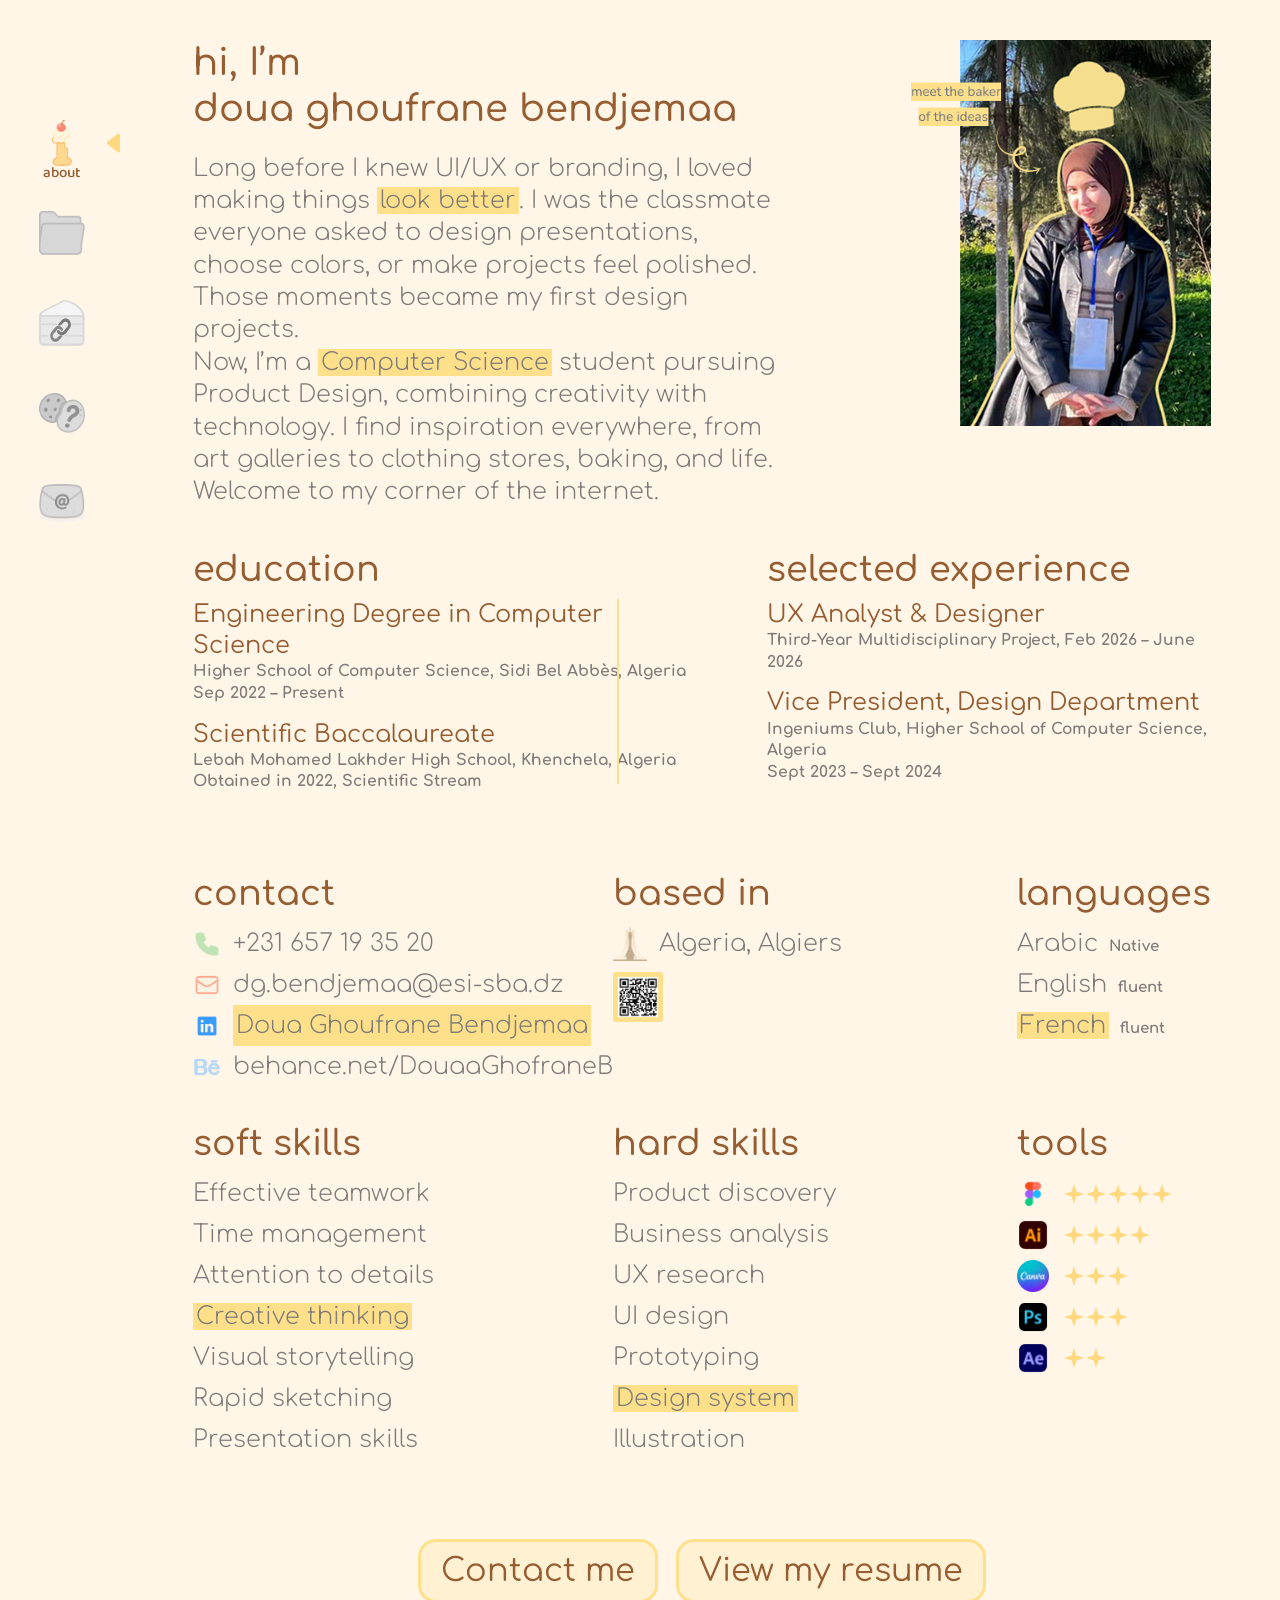
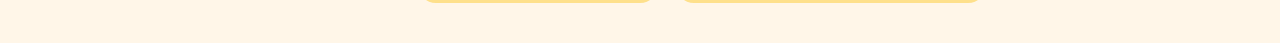
==== commit 5d868105: "change assets, fix links, fix spelling errors" ====
--- a/pages/about.html
+++ b/pages/about.html
@@ -6,7 +6,7 @@
   <meta charset="UTF-8">
   <meta name="viewport" content="width=device-width, initial-scale=1.0">
 
-  <title>about | Part Folio</title>
+  <title>about</title>
 
   <link rel="preconnect" href="https://fonts.googleapis.com">
   <link rel="preconnect" href="https://fonts.gstatic.com" crossorigin>
--- a/css/about.css
+++ b/css/about.css
@@ -78,7 +78,7 @@
 }
 
 .about-section {
-min-height: 100vh;
+min-height: 90vh;
 padding-block: 40px;
 
 display: flex;
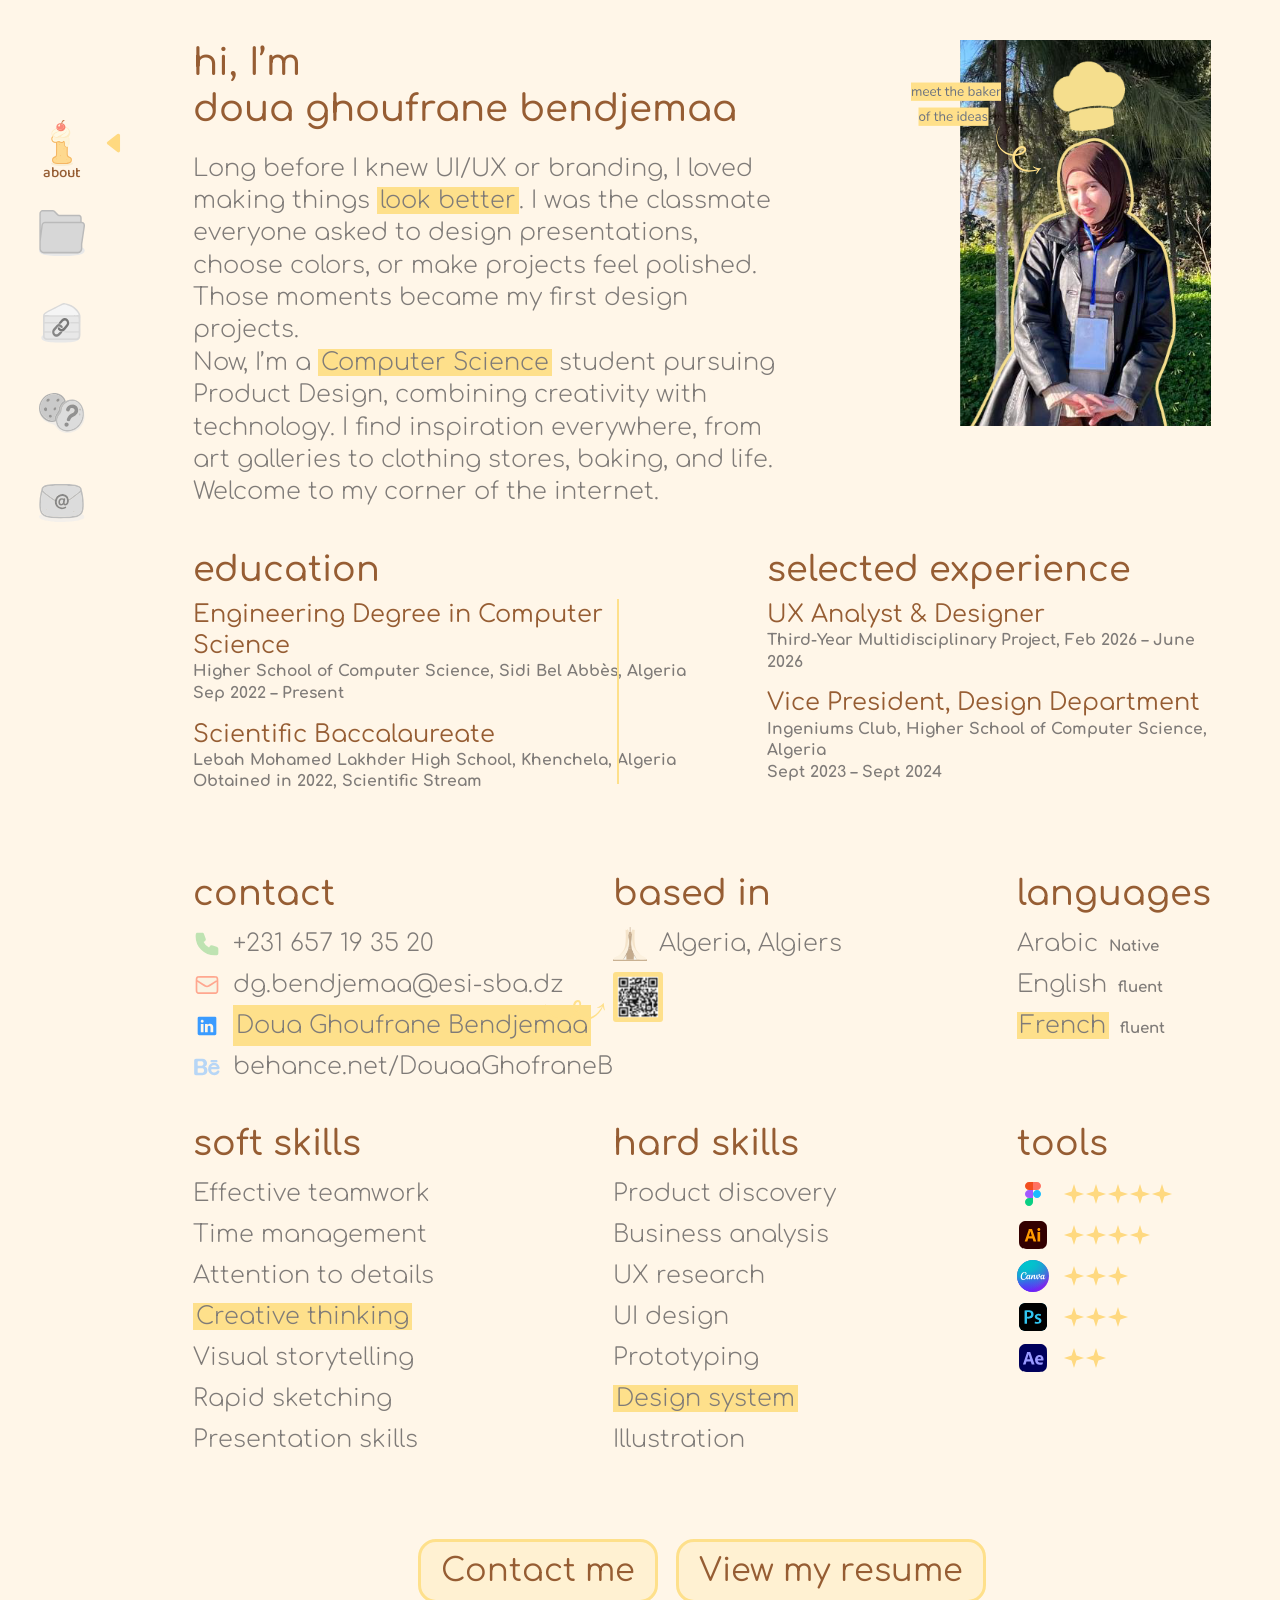
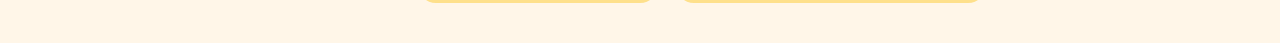
==== commit 545cb6ec: "change imgs from png to svg" ====
--- a/pages/about.html
+++ b/pages/about.html
@@ -39,7 +39,7 @@
       title="about"
     >
       <img
-        src="../assets/img/main%20page/about.png"
+        src="../assets/img/main%20page/about.svg"
         alt=""
       >
       <span class="nav-label">about</span>
@@ -53,7 +53,7 @@
       title="work"
     >
       <img
-        src="../assets/img/main%20page/work.png"
+        src="../assets/img/main%20page/work.svg"
         alt=""
       >
       <span class="nav-label">work</span>
@@ -67,7 +67,7 @@
       title="links"
     >
       <img
-        src="../assets/img/main%20page/links.png"
+        src="../assets/img/main%20page/links.svg"
         alt=""
       >
       <span class="nav-label">links</span>
@@ -81,7 +81,7 @@
       title="faq"
     >
       <img
-        src="../assets/img/main%20page/faq.png"
+        src="../assets/img/main%20page/faq.svg"
         alt=""
       >
       <span class="nav-label">faq</span>
@@ -95,7 +95,7 @@
       title="contact"
     >
       <img
-        src="../assets/img/main%20page/contact.png"
+        src="../assets/img/main%20page/contact.svg"
         alt=""
       >
       <span class="nav-label">contact</span>
@@ -145,19 +145,19 @@
 
       <img
         class="portrait-photo"
-        src="../assets/img/about/my%20photo.png"
+        src="../assets/img/about/my%20photo.svg"
         alt=""
       >
 
       <img
         class="portrait-hat"
-        src="../assets/img/about/chef-hat.png"
+        src="../assets/img/about/chef-hat.svg"
         alt=""
       >
 
       <img
         class="portrait-arrow"
-        src="../assets/img/about/arrow-portrait.png"
+        src="../assets/img/about/arrow-portrait.svg"
         alt=""
       >
 
@@ -254,7 +254,7 @@
 
         <li>
           <img
-            src="../assets/img/about/contact%20section/phone.png"
+            src="../assets/img/about/contact%20section/phone.svg"
             alt=""
           >
           <a href="tel:+231657193520">
@@ -264,7 +264,7 @@
 
         <li>
           <img
-            src="../assets/img/about/contact%20section/mail.png"
+            src="../assets/img/about/contact%20section/mail.svg"
             alt=""
           >
           <a href="mailto:dg.bendjemaa@esi-sba.dz">
@@ -274,7 +274,7 @@
 
         <li>
           <img
-            src="../assets/img/about/contact%20section/linkedin.png"
+            src="../assets/img/about/contact%20section/linkedin.svg"
             alt=""
           >
           <mark>
@@ -290,7 +290,7 @@
 
         <li>
           <img
-            src="../assets/img/about/contact%20section/behance.png"
+            src="../assets/img/about/contact%20section/behance.svg"
             alt=""
           >
           <a
@@ -313,7 +313,7 @@
 
       <p class="location">
         <img
-          src="../assets/img/about/based%20in%20section/algiers.png"
+          src="../assets/img/about/based%20in%20section/algiers.svg"
           alt=""
         >
         Algeria, Algiers
@@ -323,13 +323,13 @@
 
         <img
           class="qr-arrow"
-          src="../assets/img/about/arrow-qr.png"
+          src="../assets/img/about/arrow-qr.svg"
           alt=""
         >
 
         <img
           class="qr-code"
-          src="../assets/img/about/based%20in%20section/QR%20code%20linkedin.png"
+          src="../assets/img/about/QR code limkdin.svg"
           alt="QR code linking to my LinkedIn profile"
         >
 
@@ -409,7 +409,7 @@
 
         <li>
           <img
-            src="../assets/img/about/tools%20section/figma.png"
+            src="../assets/img/about/tools%20section/figma.svg"
             alt="Figma"
           >
           <span
@@ -422,7 +422,7 @@
 
         <li>
           <img
-            src="../assets/img/about/tools%20section/adobe-illustrator.png"
+            src="../assets/img/about/tools%20section/adobe-illustrator.svg"
             alt="Illustrator"
           >
           <span
@@ -435,7 +435,7 @@
 
         <li>
           <img
-            src="../assets/img/about/tools%20section/canva.png"
+            src="../assets/img/about/tools%20section/canva.svg"
             alt="Canva"
           >
           <span
@@ -448,7 +448,7 @@
 
         <li>
           <img
-            src="../assets/img/about/tools%20section/Ps.png"
+            src="../assets/img/about/tools%20section/Ps.svg"
             alt="Photoshop"
           >
           <span
@@ -461,7 +461,7 @@
 
         <li>
           <img
-            src="../assets/img/about/tools%20section/adobe-after-effects.png"
+            src="../assets/img/about/tools%20section/adobe-after-effects.svg"
             alt="After Effects"
           >
           <span
